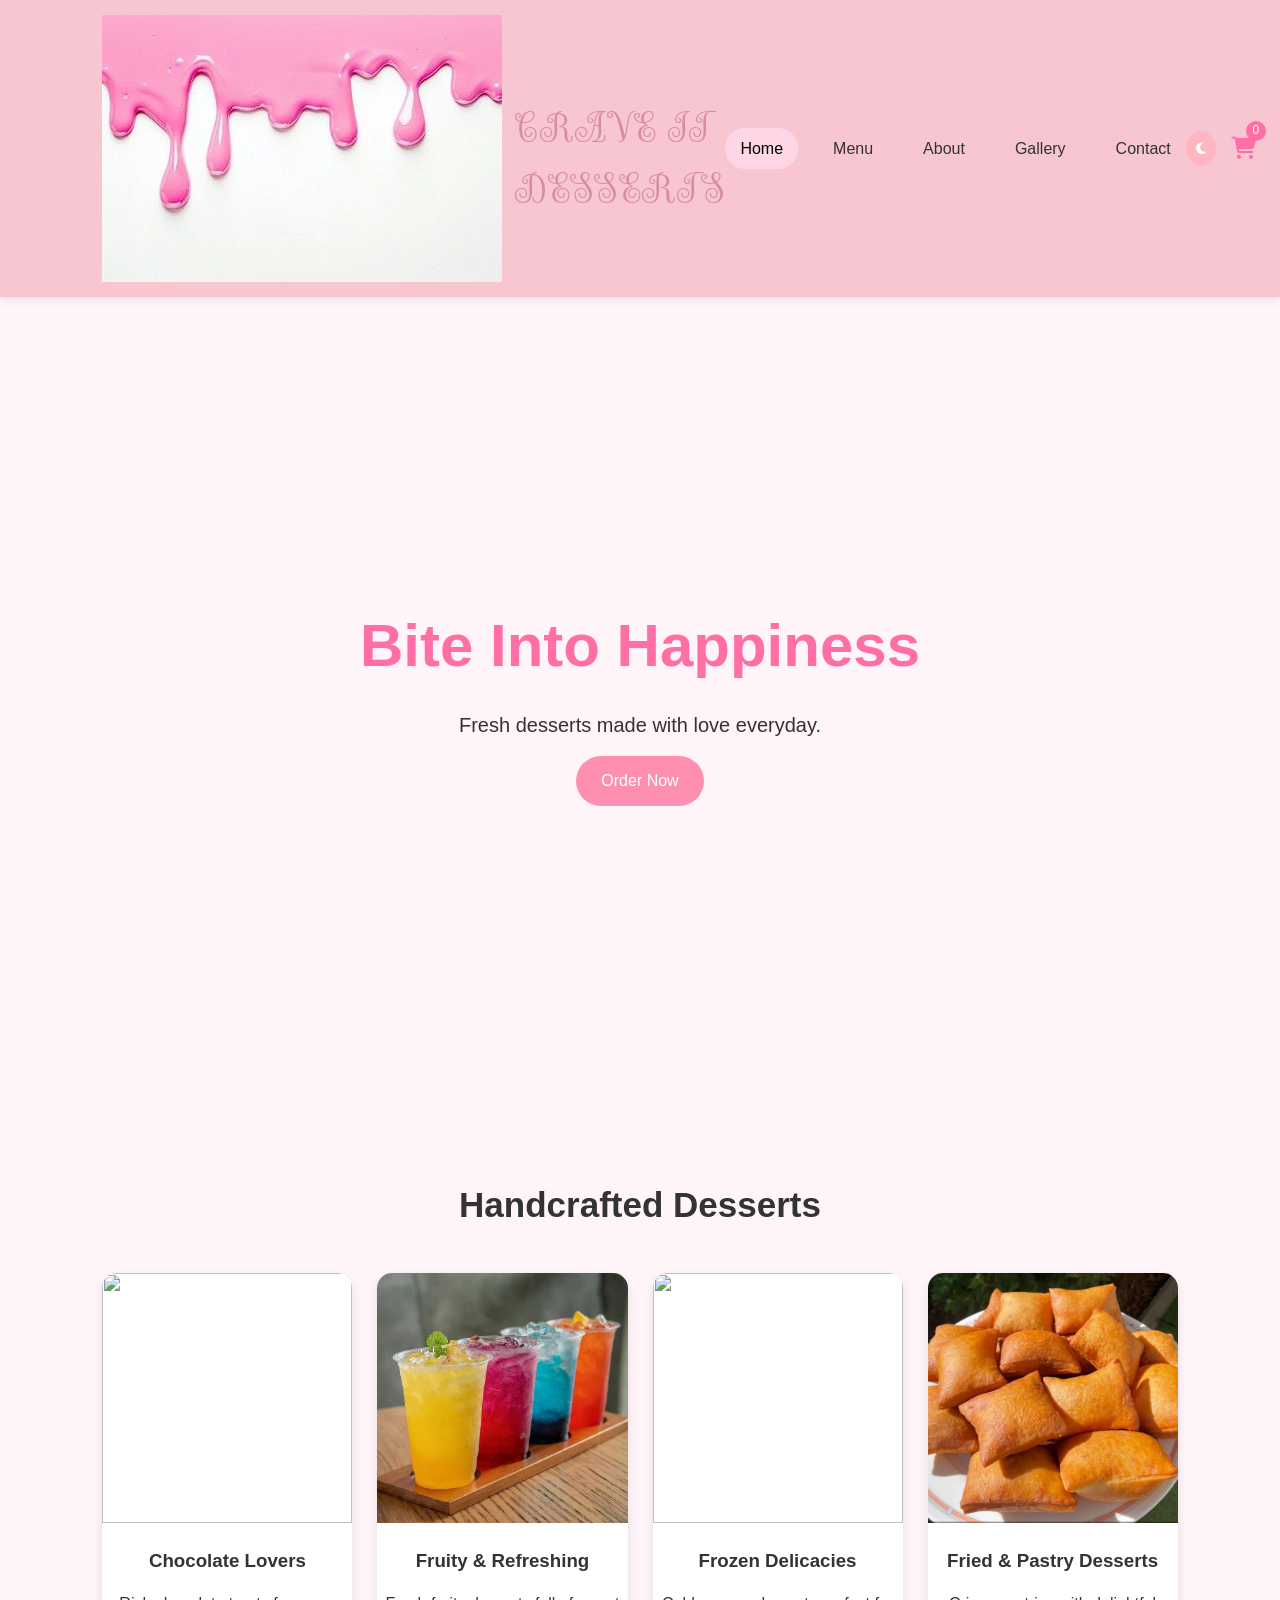
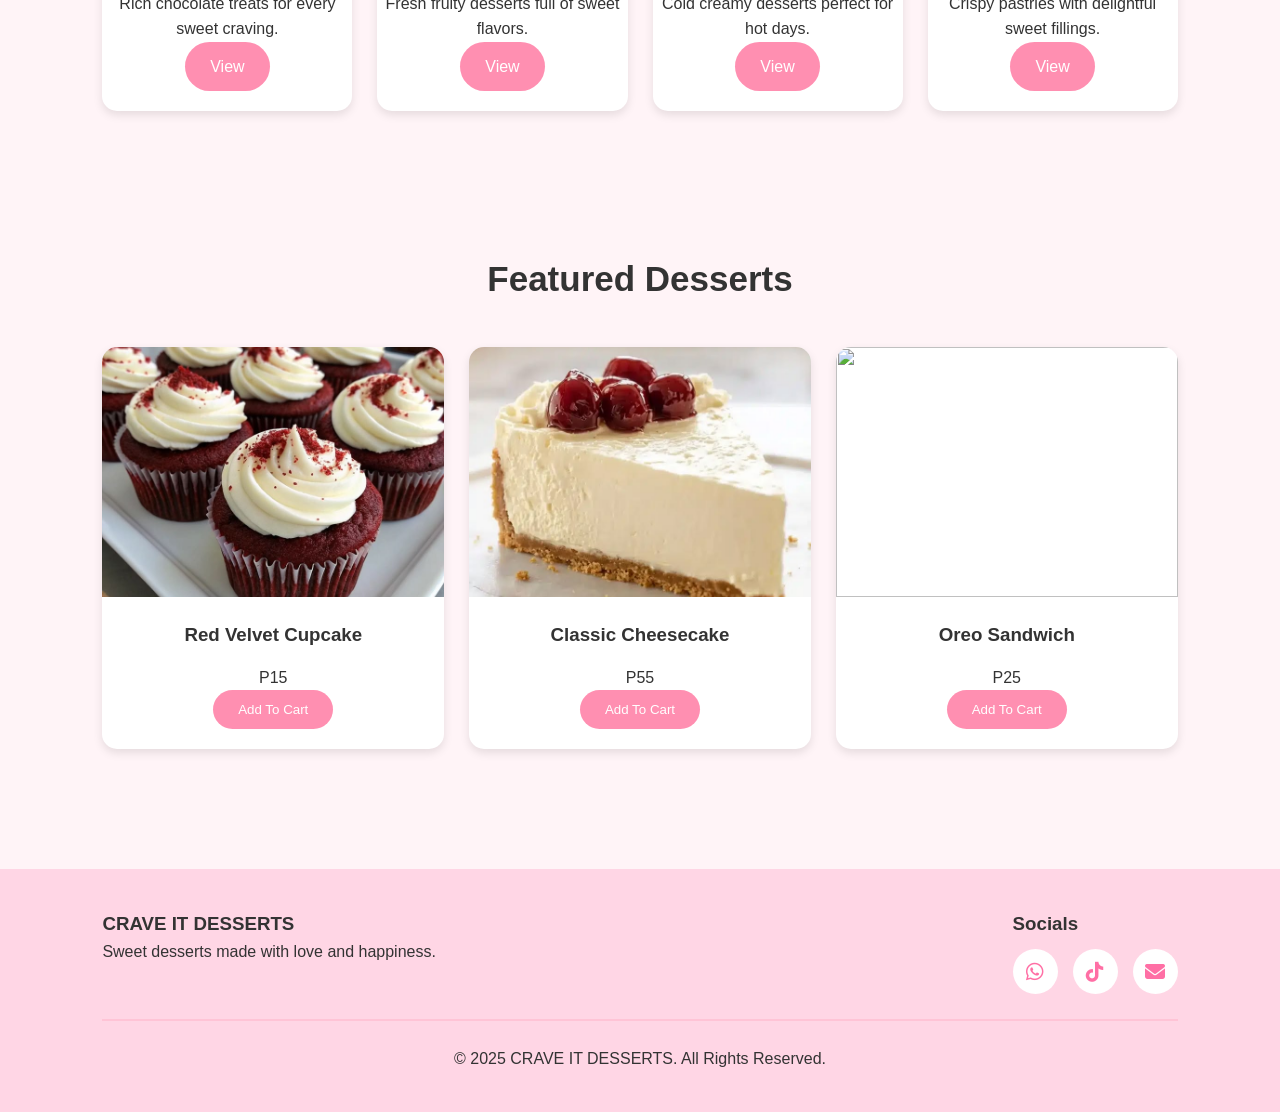
==== index.html @ e9616ca1 "Update index.html" ====
<!DOCTYPE html>
<html lang="en">
<head>
  <meta charset="UTF-8" />
  <meta name="viewport" content="width=device-width, initial-scale=1.0"/>
  <title>CRAVE IT DESSERTS</title>

  <link rel="stylesheet" href="style.css"/>

  <link rel="stylesheet"
  href="https://cdnjs.cloudflare.com/ajax/libs/font-awesome/6.5.1/css/all.min.css"/>

  <link href="https://fonts.googleapis.com/css2?family=Sevillana&display=swap" rel="stylesheet">
</head>

<body>

<header>
  <div class="logo-container">

  <img src="logo3.jpeg" alt="CRAVE IT DESSERTS Logo">

  <div class="logo-text">
    CRAVE IT DESSERTS
  </div>

  </div>
  
  <nav>
    <a class="active" href="index.html">Home</a>
    <a href="menu.html">Menu</a>
    <a href="about.html">About</a>
    <a href="gallery.html">Gallery</a>
    <a href="contact.html">Contact</a>
  </nav>

  <div class="header-icons">

    <button id="darkModeBtn">
      <i class="fa-solid fa-moon"></i>
    </button>

    <div class="cart-icon">
      <i class="fa-solid fa-cart-shopping"></i>
      <span id="cart-count">0</span>
    </div>

  </div>
</header>

<section class="hero">

  <div class="hero-text">
    <h1>Bite Into Happiness</h1>
    <p>Fresh desserts made with love everyday.</p>
    <a href="menu.html" class="btn">Order Now</a>
  </div>

</section>

<section class="categories">

  <h2>Handcrafted Desserts</h2>

  <div class="category-grid">

    <div class="card">
      <img src="chocolate2.jpeg" alt="">
      <h3>Chocolate Lovers</h3>
      <p>Rich chocolate treats for every sweet craving.</p>
      <a href="gallery.html#chocolate" class="btn">View</a>
    </div>

    <div class="card">
      <img src="refreshing4.jpeg" alt="">
      <h3>Fruity & Refreshing</h3>
      <p>Fresh fruity desserts full of sweet flavors.</p>
      <a href="gallery.html#fruity" class="btn">View</a>
    </div>

    <div class="card">
      <img src="frozendelicacies3.jpeg" alt="">
      <h3>Frozen Delicacies</h3>
      <p>Cold creamy desserts perfect for hot days.</p>
      <a href="gallery.html#frozen" class="btn">View</a>
    </div>

    <div class="card">
      <img src="pastry.jpeg" alt="">
      <h3>Fried & Pastry Desserts</h3>
      <p>Crispy pastries with delightful sweet fillings.</p>
      <a href="gallery.html#pastry" class="btn">View</a>
    </div>

  </div>

</section>

<section class="featured">

  <h2>Featured Desserts</h2>

  <div class="featured-grid">

    <div class="dessert-card">
      <img src="redvelvet.jpeg" alt="">
      <h3>Red Velvet Cupcake</h3>
      <p>P15</p>
      <button onclick="addToCart(15)" class="btn">
        Add To Cart
      </button>
    </div>

    <div class="dessert-card">
      <img src="cheesecake;.jpeg" alt="">
      <h3>Classic Cheesecake</h3>
      <p>P55</p>
      <button onclick="addToCart(55)" class="btn">
        Add To Cart
      </button>
    </div>

    <div class="dessert-card">
      <img src="oreosandwich.jpeg" alt="">
      <h3>Oreo Sandwich</h3>
      <p>P25</p>
      <button onclick="addToCart(25)" class="btn">
        Add To Cart
      </button>
    </div>

  </div>

</section>

<footer>

  <div class="footer-content">

    <div>
      <h3>CRAVE IT DESSERTS</h3>
      <p>Sweet desserts made with love and happiness.</p>
    </div>

    <div>
      <h3>Socials</h3>

      <div class="socials">

        <a href="https://wa.me/26778119183">
          <i class="fa-brands fa-whatsapp"></i>
        </a>

        <a href="https://www.tiktok.com/@craveitdesserts">
          <i class="fa-brands fa-tiktok"></i>
        </a>

        <a href="mailto:craveitdesserts@gmail.com">
          <i class="fa-solid fa-envelope"></i>
        </a>

      </div>
    </div>

  </div>
  <hr style="margin:25px 0; border:1px solid #ffc4d6;">

  <p style="text-align:center;">
    © 2025 CRAVE IT DESSERTS. All Rights Reserved.
  </p>

</footer>

<script src="script.js"></script>

</body>
</html>
---- style.css ----
*{
  margin:0;
  padding:0;
  box-sizing:border-box;
  font-family:Arial, Helvetica, sans-serif;
}

body{
  background:#fff4f7;
  color:#333;
  line-height:1.6;
}

header{
  background:#f7c6d0;
  display:flex;
  justify-content:space-between;
  align-items:center;
  padding:15px 8%;
  position:sticky;
  top:0;
  z-index:1000;
  box-shadow:0 2px 10px rgba(0,0,0,0.1);
}

.logo{
  font-size:38px;
  font-weight:bold;
  color:#d88ca0;
  font-family:"Sevillana", cursive;
}

nav{
  display:flex;
  gap:20px;
}

nav a{
  text-decoration:none;
  color:#333;
  padding:8px 15px;
  border-radius:20px;
  transition:0.3s;
}

nav a:hover,
nav a.active{
  background:#ffd6e5;
  color:#000;
}

.header-icons{
  display:flex;
  align-items:center;
  gap:15px;
}

#darkModeBtn{
  border:none;
  background:#ffb6c1;
  color:white;
  padding:10px;
  border-radius:50%;
  cursor:pointer;
}

.cart-icon{
  position:relative;
  color:#ff6fa5;
  font-size:22px;
}

#cart-count{
  position:absolute;
  top:-10px;
  right:-10px;
  background:#ff6fa5;
  color:white;
  width:20px;
  height:20px;
  border-radius:50%;
  display:flex;
  justify-content:center;
  align-items:center;
  font-size:12px;
}

.hero{
  height:90vh;
  background:
  linear-gradient(rgba(255,244,247,0.5),
  rgba(255,244,247,0.5)),
  url('images/hero.jpg');
  background-size:cover;
  background-position:center;
  display:flex;
  align-items:center;
  justify-content:center;
  text-align:center;
  padding:20px;
}

.hero-text h1{
  font-size:60px;
  color:#ff6fa5;
}

.hero-text p{
  margin:15px 0;
  font-size:20px;
}

.btn{
  background:#ff8fb1;
  color:white;
  padding:12px 25px;
  border:none;
  border-radius:30px;
  cursor:pointer;
  text-decoration:none;
  display:inline-block;
  transition:0.3s;
}

.btn:hover{
  background:#ff6fa5;
}

.categories,
.featured{
  padding:70px 8%;
}

.categories h2,
.featured h2{
  text-align:center;
  margin-bottom:40px;
  font-size:35px;
}

.category-grid,
.featured-grid{
  display:grid;
  grid-template-columns:repeat(auto-fit,minmax(250px,1fr));
  gap:25px;
}

.card,
.dessert-card{
  background:white;
  border-radius:15px;
  overflow:hidden;
  box-shadow:0 4px 10px rgba(0,0,0,0.1);
  text-align:center;
  padding-bottom:20px;
}

.card img,
.dessert-card img{
  width:100%;
  height:250px;
  object-fit:cover;
}

.card h3,
.dessert-card h3{
  margin:15px 0;
}

footer{
  background:#ffd6e5;
  padding:40px 8%;
  margin-top:50px;
}

.footer-content{
  display:flex;
  justify-content:space-between;
  flex-wrap:wrap;
  gap:20px;
}

.socials{
  display:flex;
  gap:15px;
  margin-top:10px;
}

.socials a{
  width:45px;
  height:45px;
  background:white;
  color:#ff6fa5;
  border-radius:50%;
  display:flex;
  justify-content:center;
  align-items:center;
  text-decoration:none;
  font-size:20px;
}

.dark-mode{
  background:#1c1c1c;
  color:white;
}

.dark-mode header,
.dark-mode .card,
.dark-mode .dessert-card{
  background:#2a2a2a;
  color:white;
}

.dark-mode footer{
  background:#2d2d2d;
}

.dark-mode nav a{
  color:white;
}

@media(max-width:768px){

  header{
    flex-direction:column;
    gap:15px;
  }

  nav{
    flex-wrap:wrap;
    justify-content:center;
  }

  .hero-text h1{
    font-size:40px;
  }

    }
.logo-container{
  display:flex;
  align-items:center;
  gap:12px;
}

.logo img{
  width:90px;
  height:90px;
  border-radius:50%;
  object-fit:cover;
}

.logo-text{
font-family: "Sevillana", cursive;
color: #d88ca0;
font-size: 38px;
letter-spacing:1px;
}

@media(max-width:768px){

  .logo-container img{
    width:70px;
    height:70px;
  }

  .logo-text{
    font-size:38px;
  }

    }
.owner-image{
    width: 150px;
    height: 150px;
    margin: 20px auto 25px auto;
    background: white;
    border-radius: 50%;
    overflow: hidden;
    display: flex;
    justify-content: center;
    align-items: center;
}

.owner-image img{
    width: 100%;
    height: 100%;
    object-fit: cover;
    border-radius: 50%;
  }

.menu-image{
    width: 100%;
    height: 470px;
    overflow: hidden;
    border-top-left-radius: 25px;
    border-top-right-radius: 25px;
    background: white;
}

.menu-image img{
    width: 100%;
    height: 100%;
    object-fit: cover;
    display: block;
}
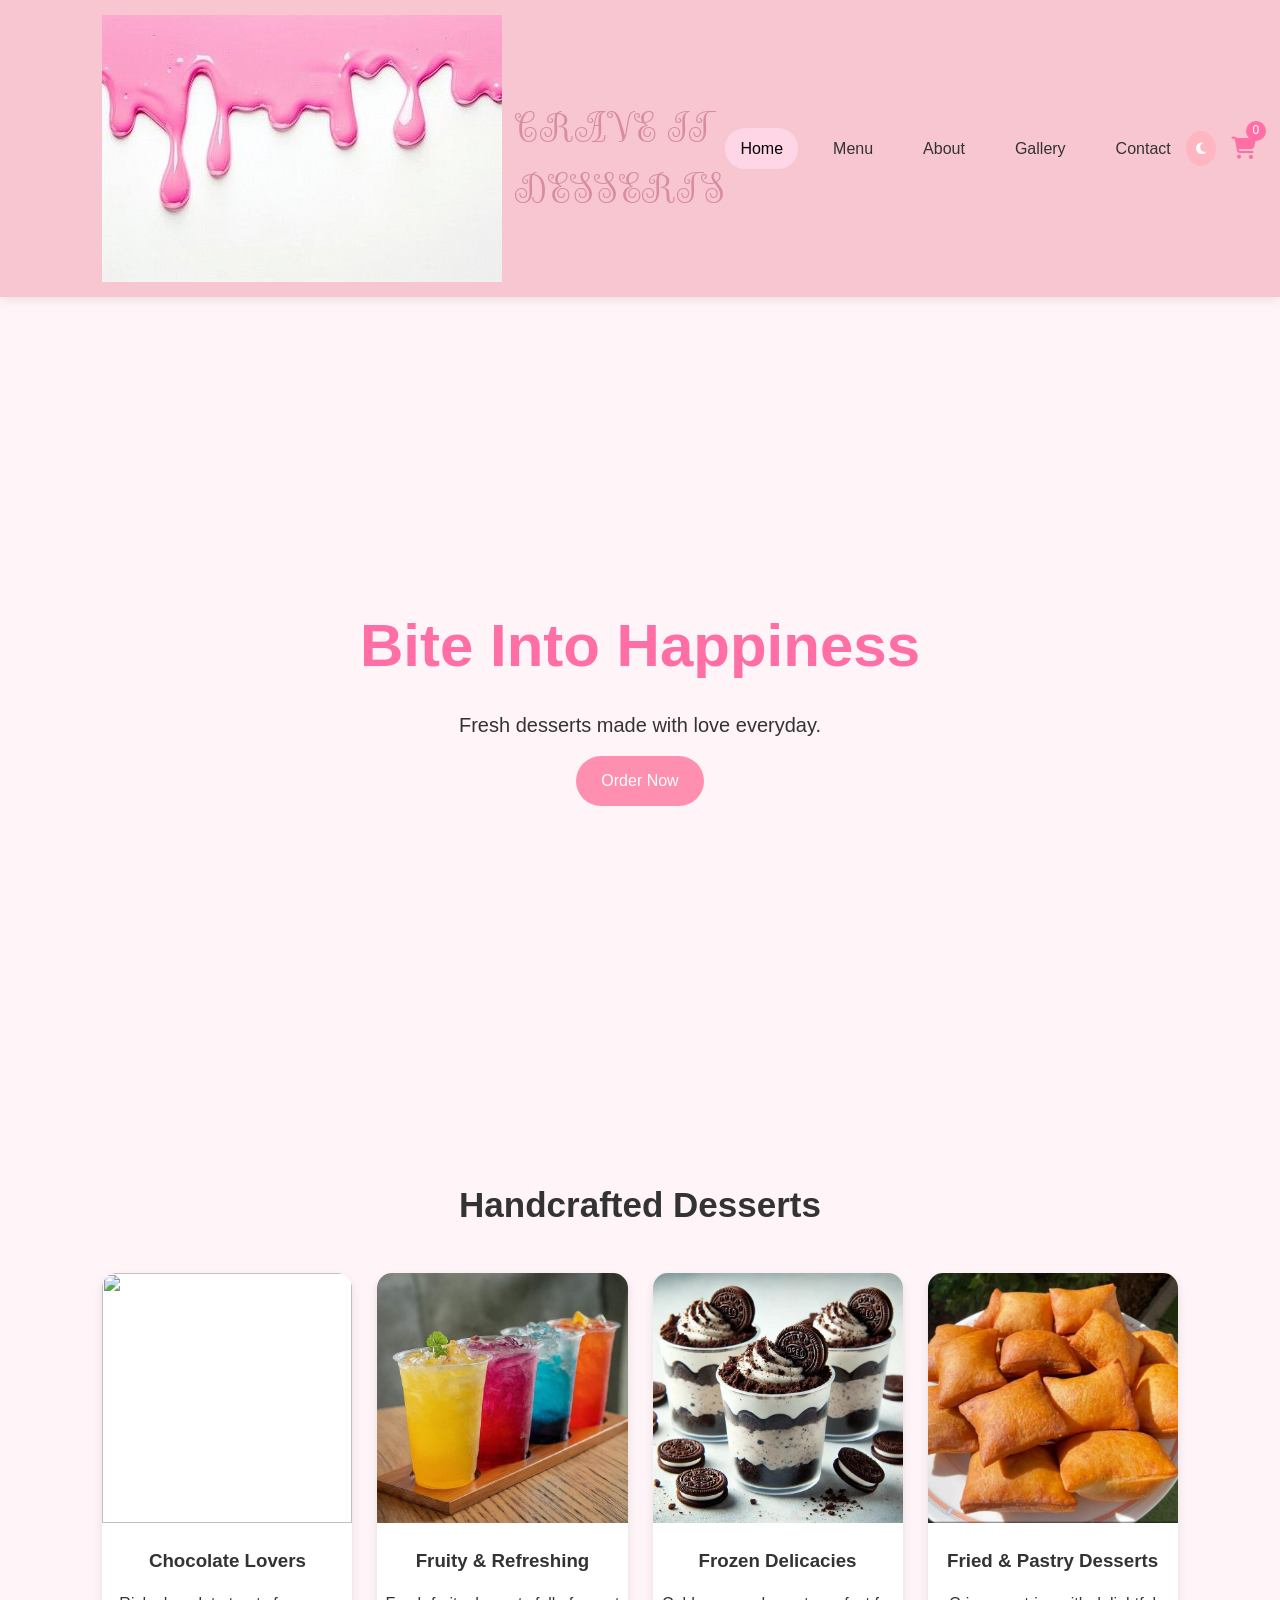
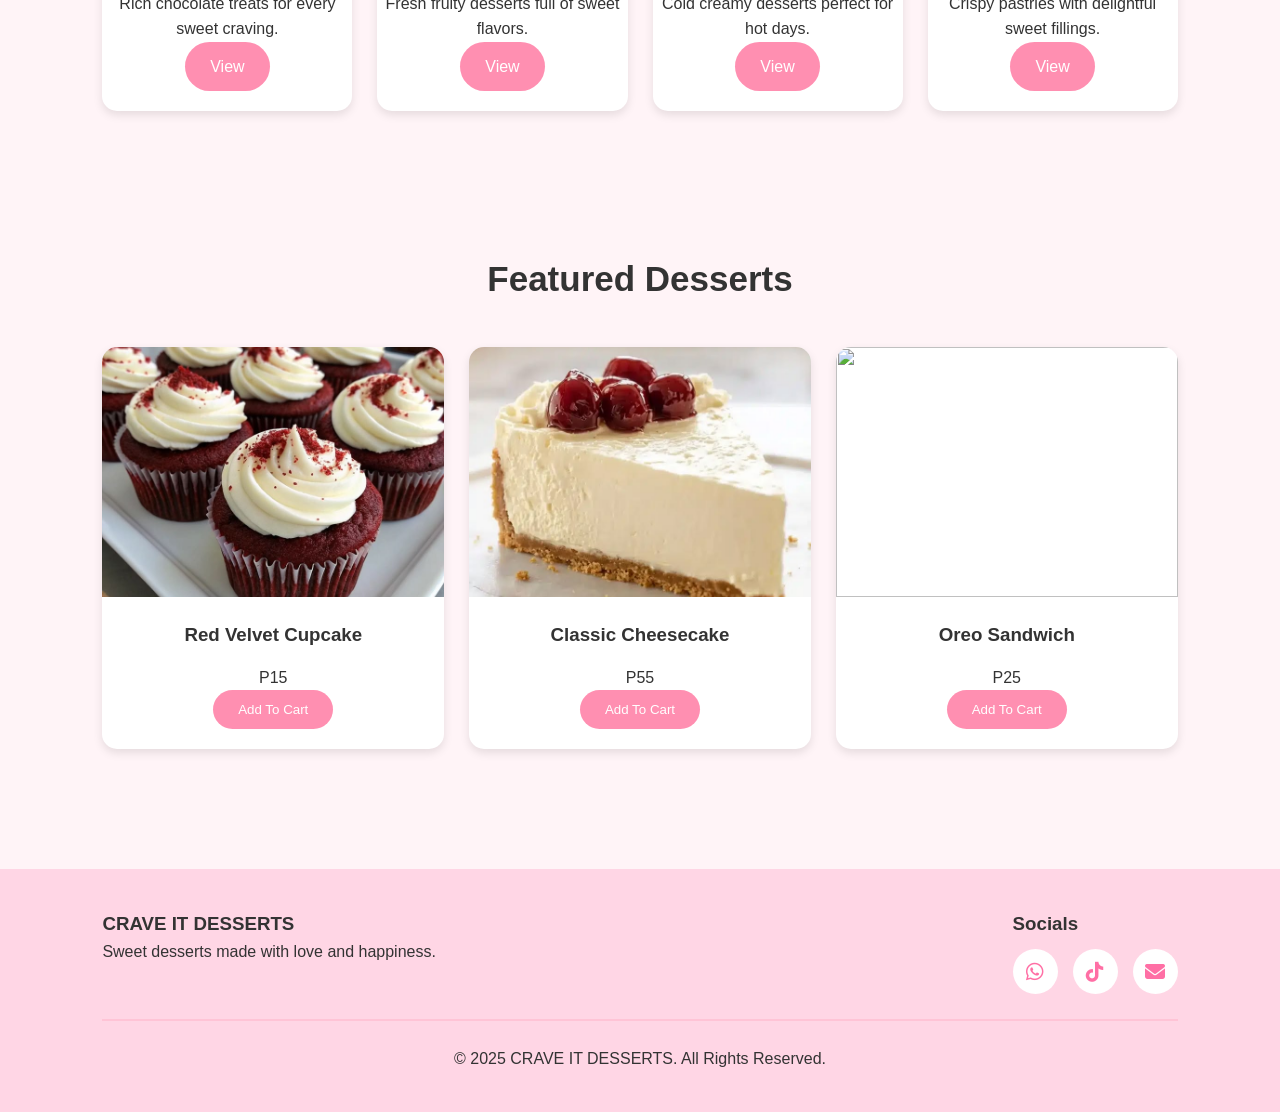
==== commit 2b079bd4: "Update index.html" ====
--- a/index.html
+++ b/index.html
@@ -79,7 +79,7 @@
     </div>
 
     <div class="card">
-      <img src="frozendelicacies3.jpeg" alt="">
+      <img src="frozendelicacies 3.jpeg" alt="">
       <h3>Frozen Delicacies</h3>
       <p>Cold creamy desserts perfect for hot days.</p>
       <a href="gallery.html#frozen" class="btn">View</a>
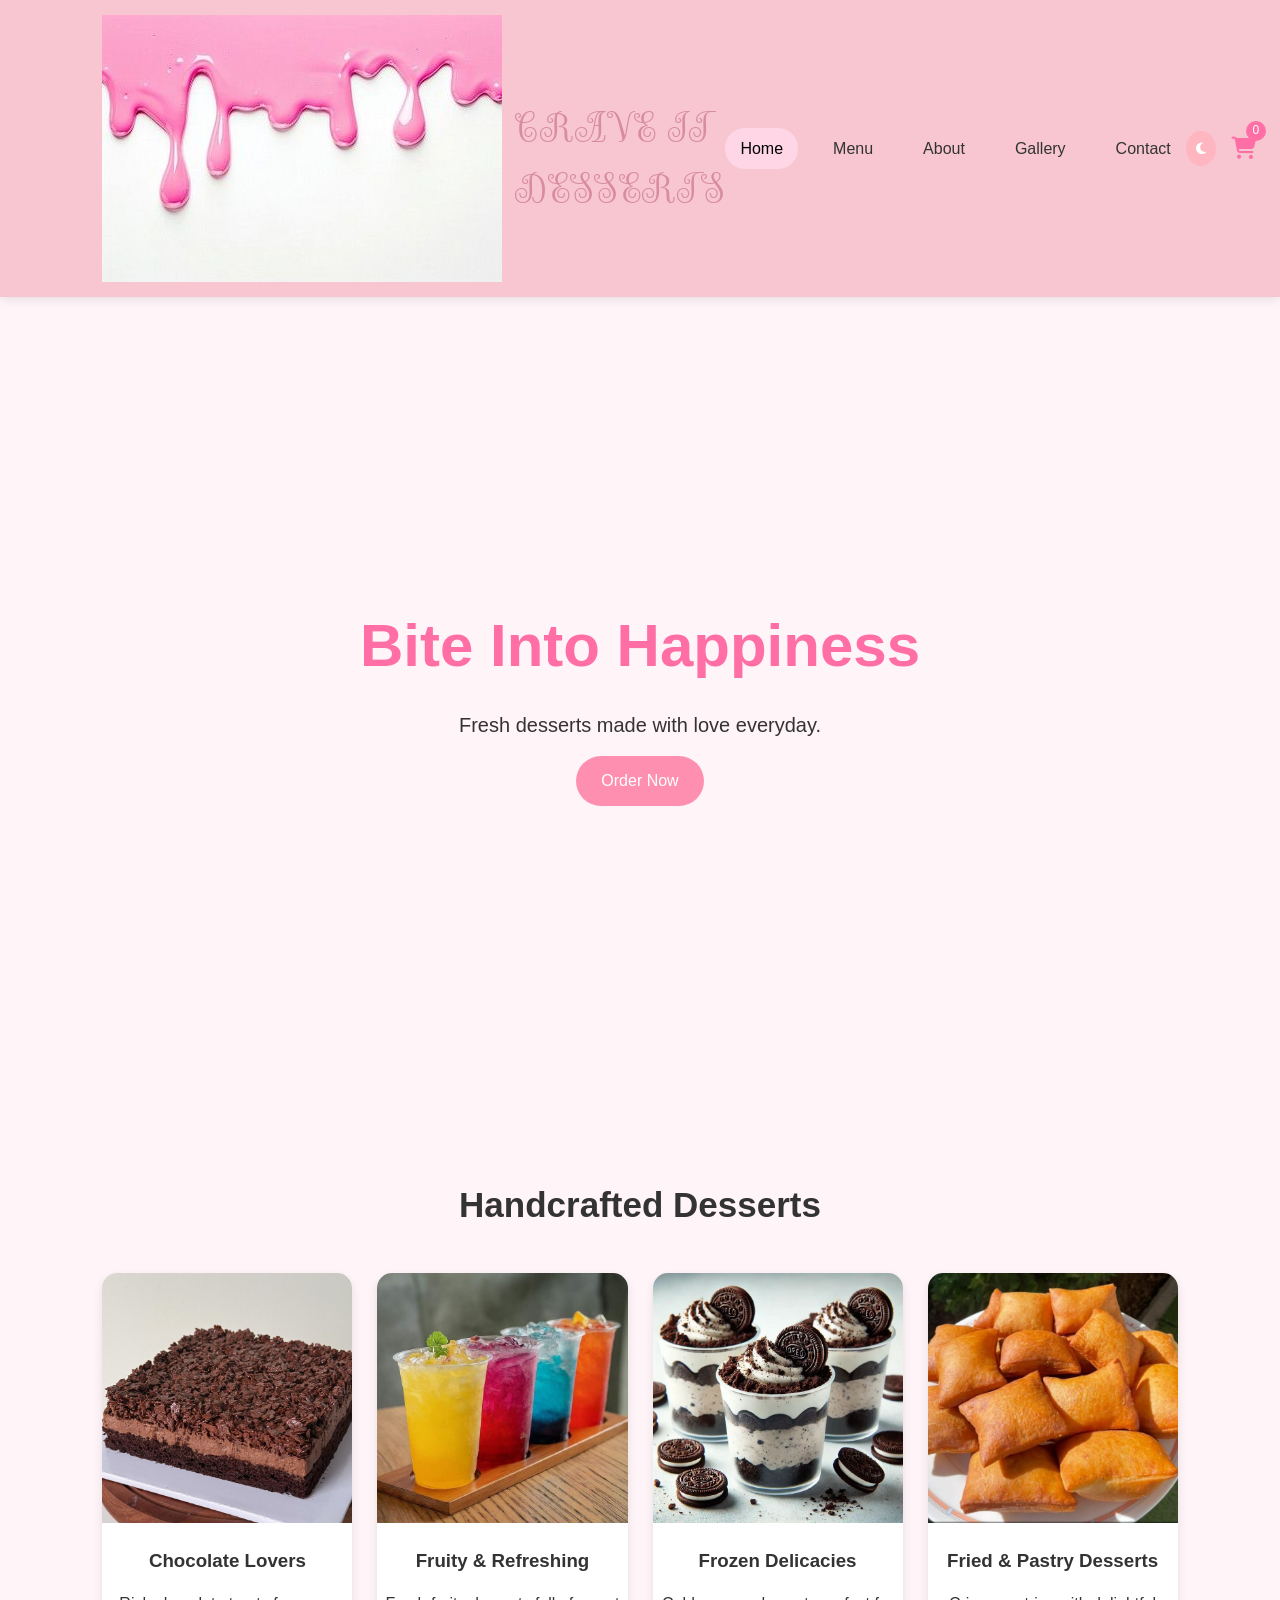
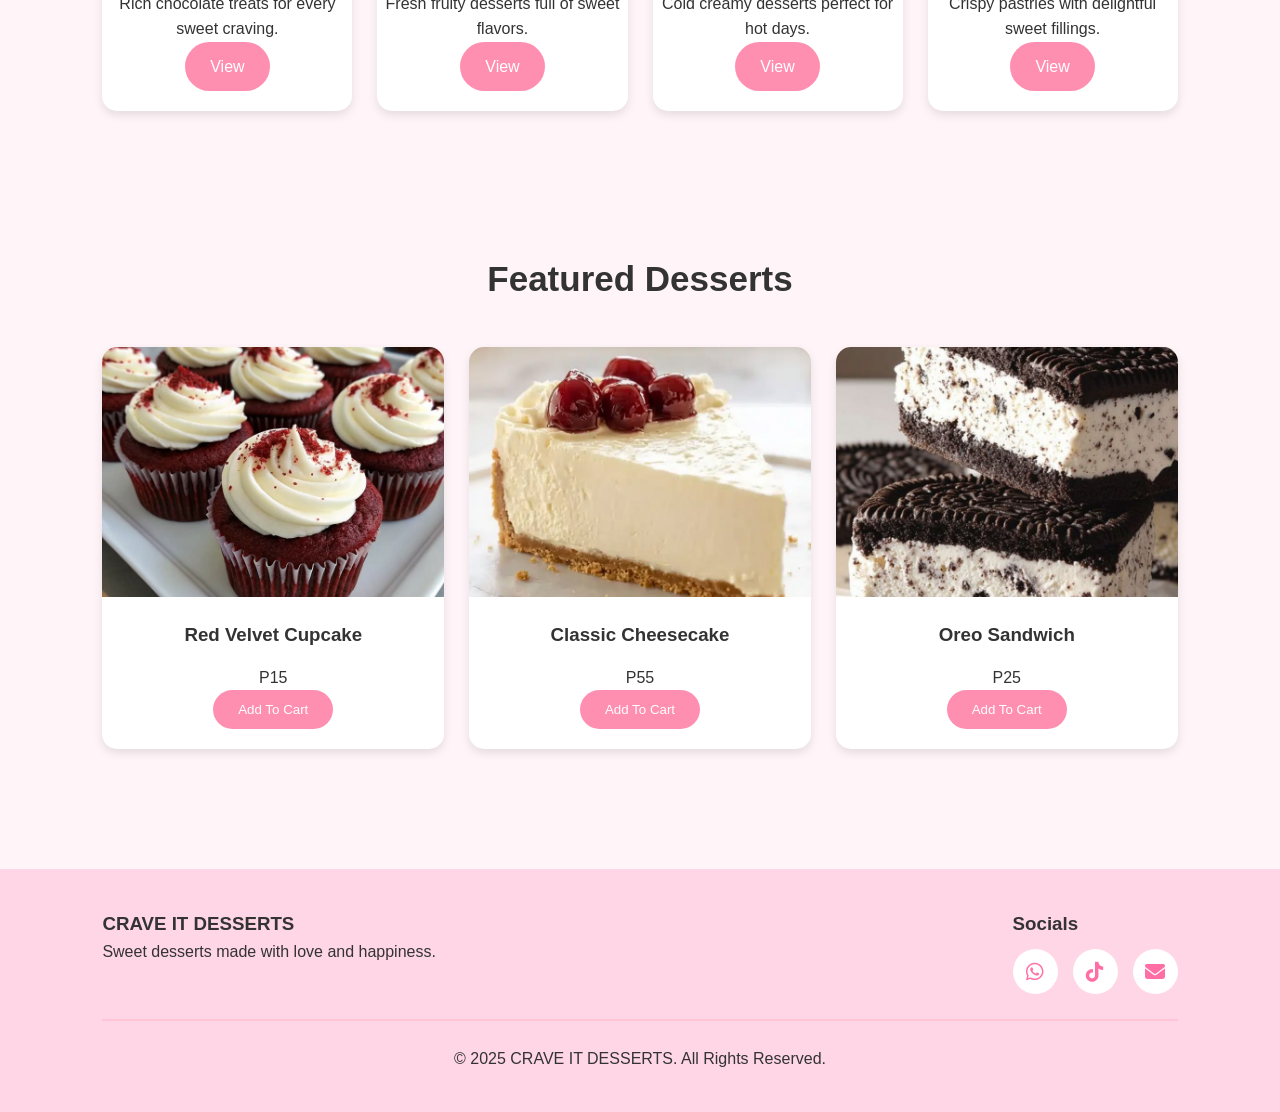
==== commit 5dd0cf19: "Fix image source formatting in index.html" ====
--- a/index.html
+++ b/index.html
@@ -65,7 +65,7 @@
   <div class="category-grid">
 
     <div class="card">
-      <img src="chocolate2.jpeg" alt="">
+      <img src="chocolate2 .jpeg" alt="">
       <h3>Chocolate Lovers</h3>
       <p>Rich chocolate treats for every sweet craving.</p>
       <a href="gallery.html#chocolate" class="btn">View</a>
@@ -121,7 +121,7 @@
     </div>
 
     <div class="dessert-card">
-      <img src="oreosandwich.jpeg" alt="">
+      <img src="oreosandwich .jpeg" alt="">
       <h3>Oreo Sandwich</h3>
       <p>P25</p>
       <button onclick="addToCart(25)" class="btn">
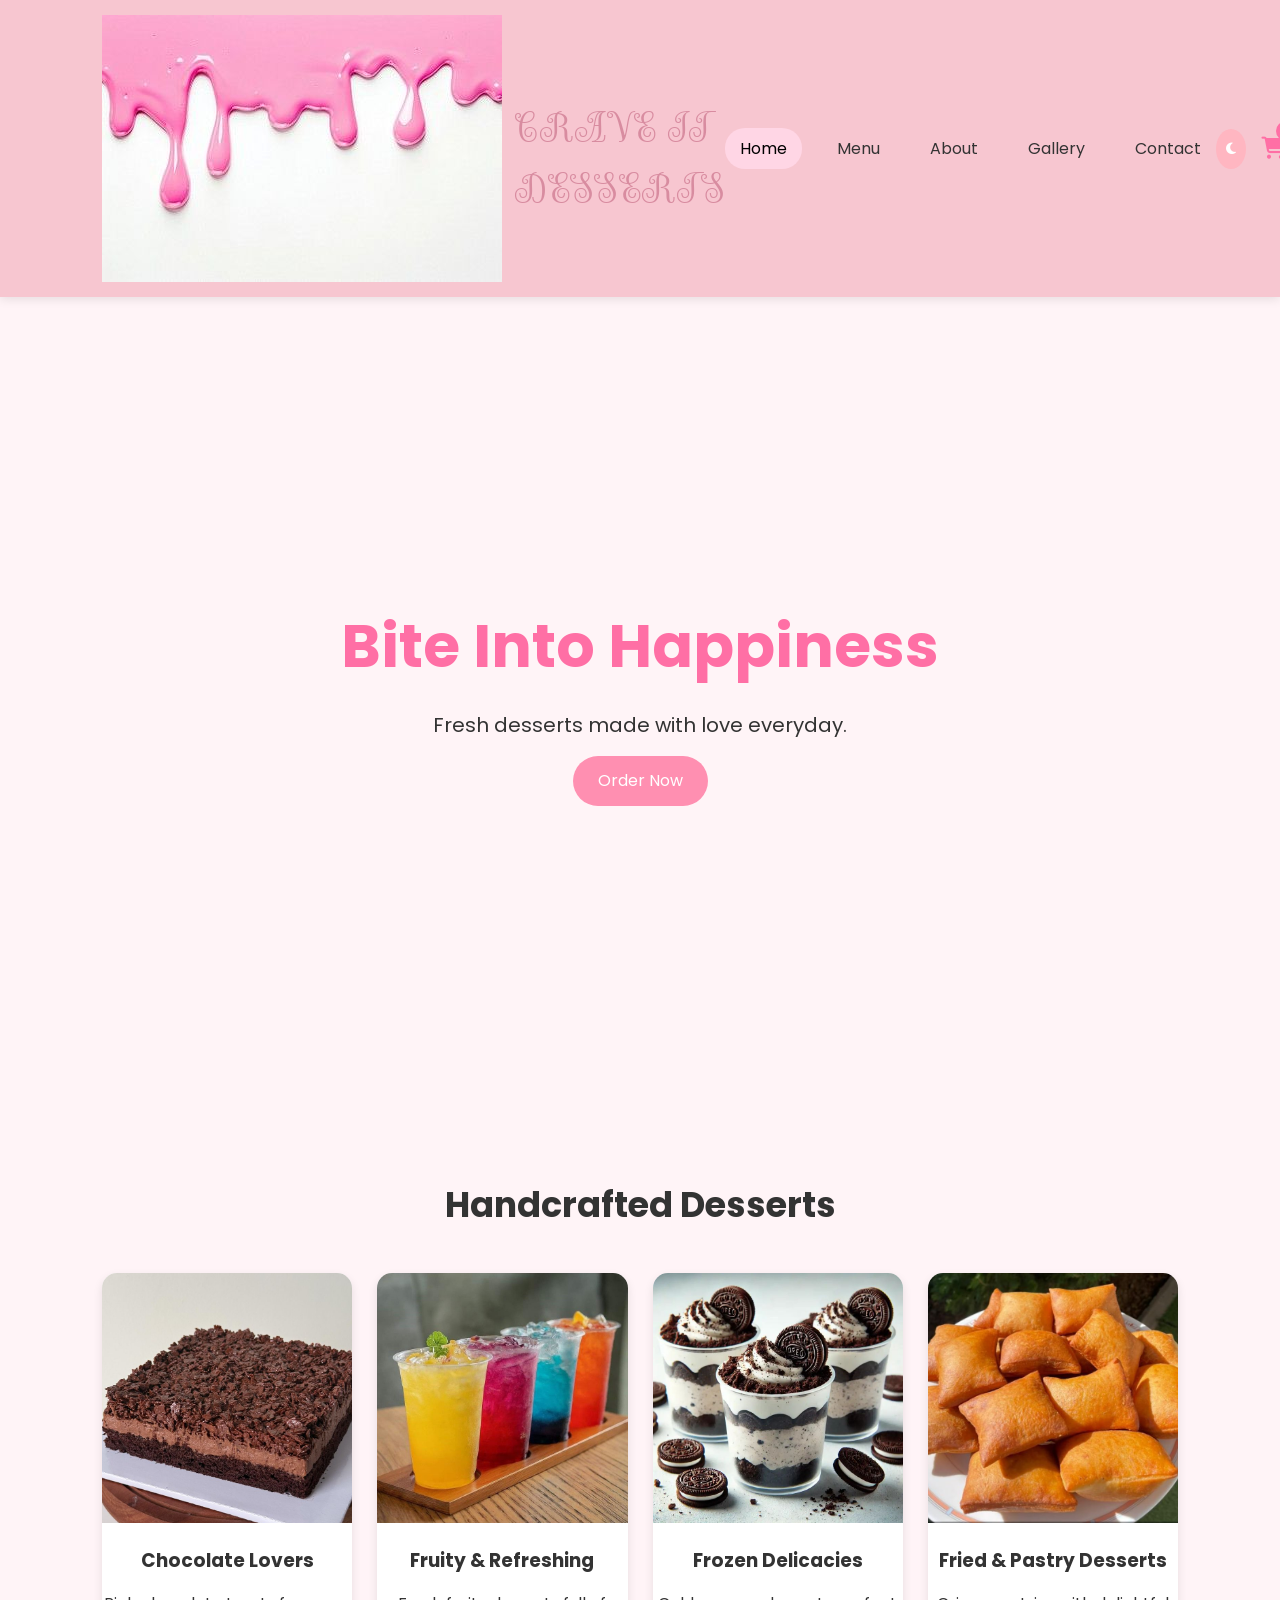
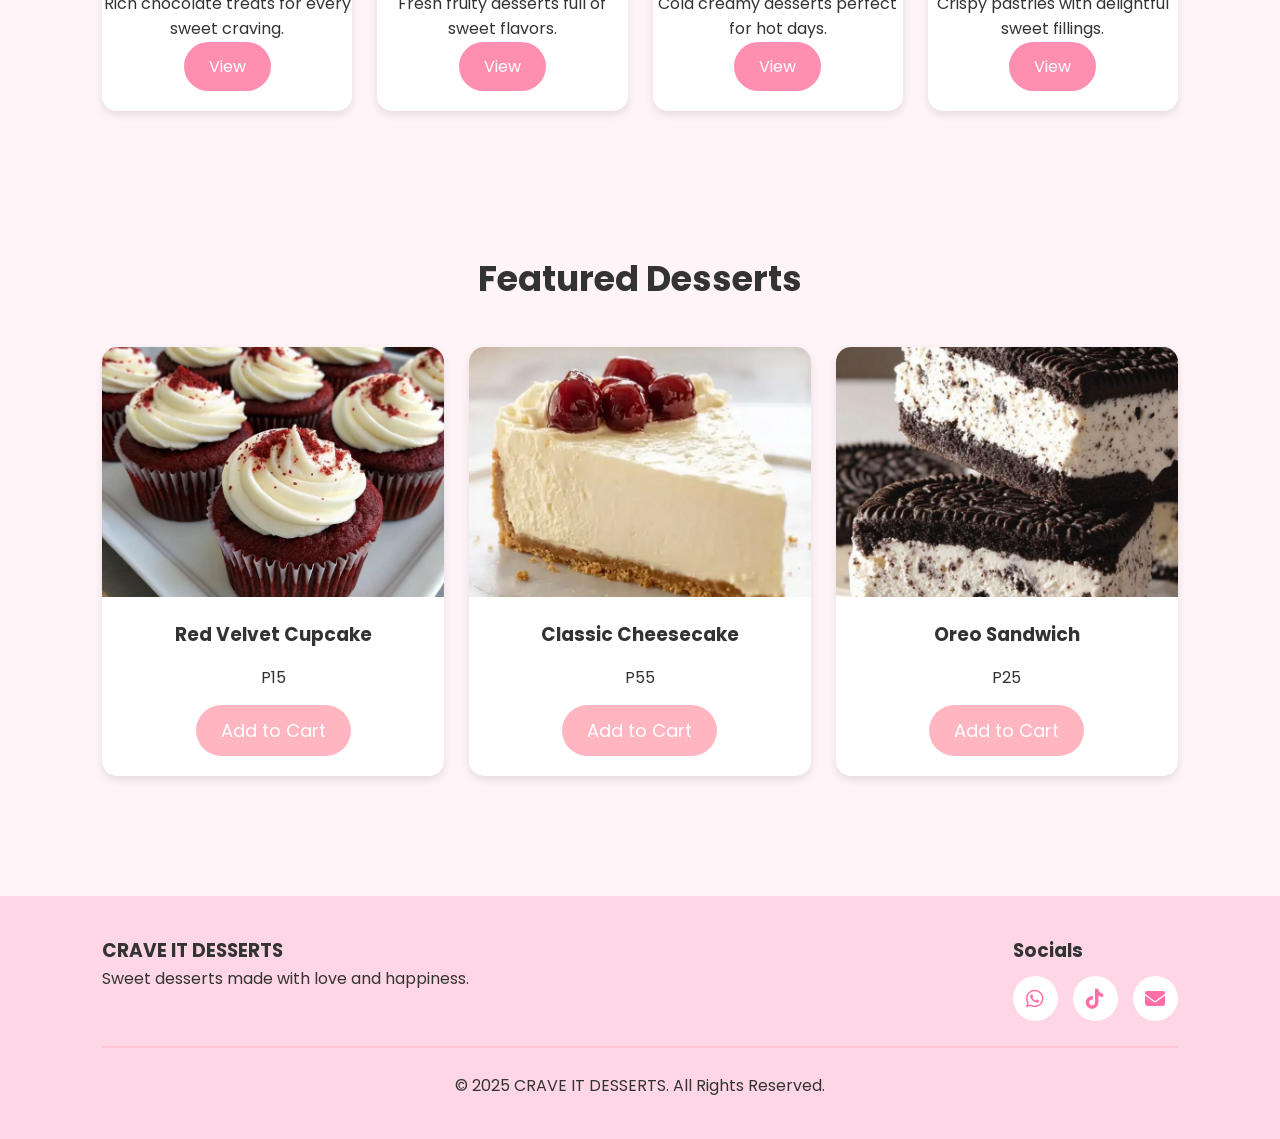
==== commit 312b281c: "Update index.html" ====
--- a/index.html
+++ b/index.html
@@ -33,7 +33,7 @@
     <a href="gallery.html">Gallery</a>
     <a href="contact.html">Contact</a>
   </nav>
-
+  
   <div class="header-icons">
 
     <button id="darkModeBtn">
@@ -106,27 +106,24 @@
       <img src="redvelvet.jpeg" alt="">
       <h3>Red Velvet Cupcake</h3>
       <p>P15</p>
-      <button onclick="addToCart(15)" class="btn">
-        Add To Cart
-      </button>
+      <button onclick="addToCart(15)"
+        <button class="add-cart">Add to Cart</button>
     </div>
 
     <div class="dessert-card">
       <img src="cheesecake;.jpeg" alt="">
       <h3>Classic Cheesecake</h3>
       <p>P55</p>
-      <button onclick="addToCart(55)" class="btn">
-        Add To Cart
-      </button>
+      <button onclick="addToCart(55)" 
+        <button class="add-cart">Add to Cart</button>
     </div>
 
     <div class="dessert-card">
       <img src="oreosandwich .jpeg" alt="">
       <h3>Oreo Sandwich</h3>
       <p>P25</p>
-      <button onclick="addToCart(25)" class="btn">
-        Add To Cart
-      </button>
+      <button onclick="addToCart(25)" 
+        <button class="add-cart">Add to Cart</button>
     </div>
 
   </div>
--- a/style.css
+++ b/style.css
@@ -1,8 +1,9 @@
+@import url('https://fonts.googleapis.com/css2?family=Poppins:wght@300;400;500;600;700&display=swap');
 *{
   margin:0;
   padding:0;
   box-sizing:border-box;
-  font-family:Arial, Helvetica, sans-serif;
+  font-family:'Poppins', sans-serif;
 }
 
 body{
@@ -24,10 +25,10 @@
 }
 
 .logo{
-  font-size:38px;
-  font-weight:bold;
-  color:#d88ca0;
-  font-family:"Sevillana", cursive;
+    font-family:'Georgia', serif;
+    font-size:32px;
+    font-weight:bold;
+    letter-spacing:2px;
 }
 
 nav{
@@ -302,3 +303,18 @@
     object-fit: cover;
     display: block;
 }
+.add-cart{
+    background:#ffb6c1;
+    color:white;
+    border:none;
+    padding:12px 25px;
+    border-radius:30px;
+    font-size:18px;
+    cursor:pointer;
+    margin-top:15px;
+    transition:0.3s;
+}
+
+.add-cart:hover{
+    background:#ff8fab;
+}
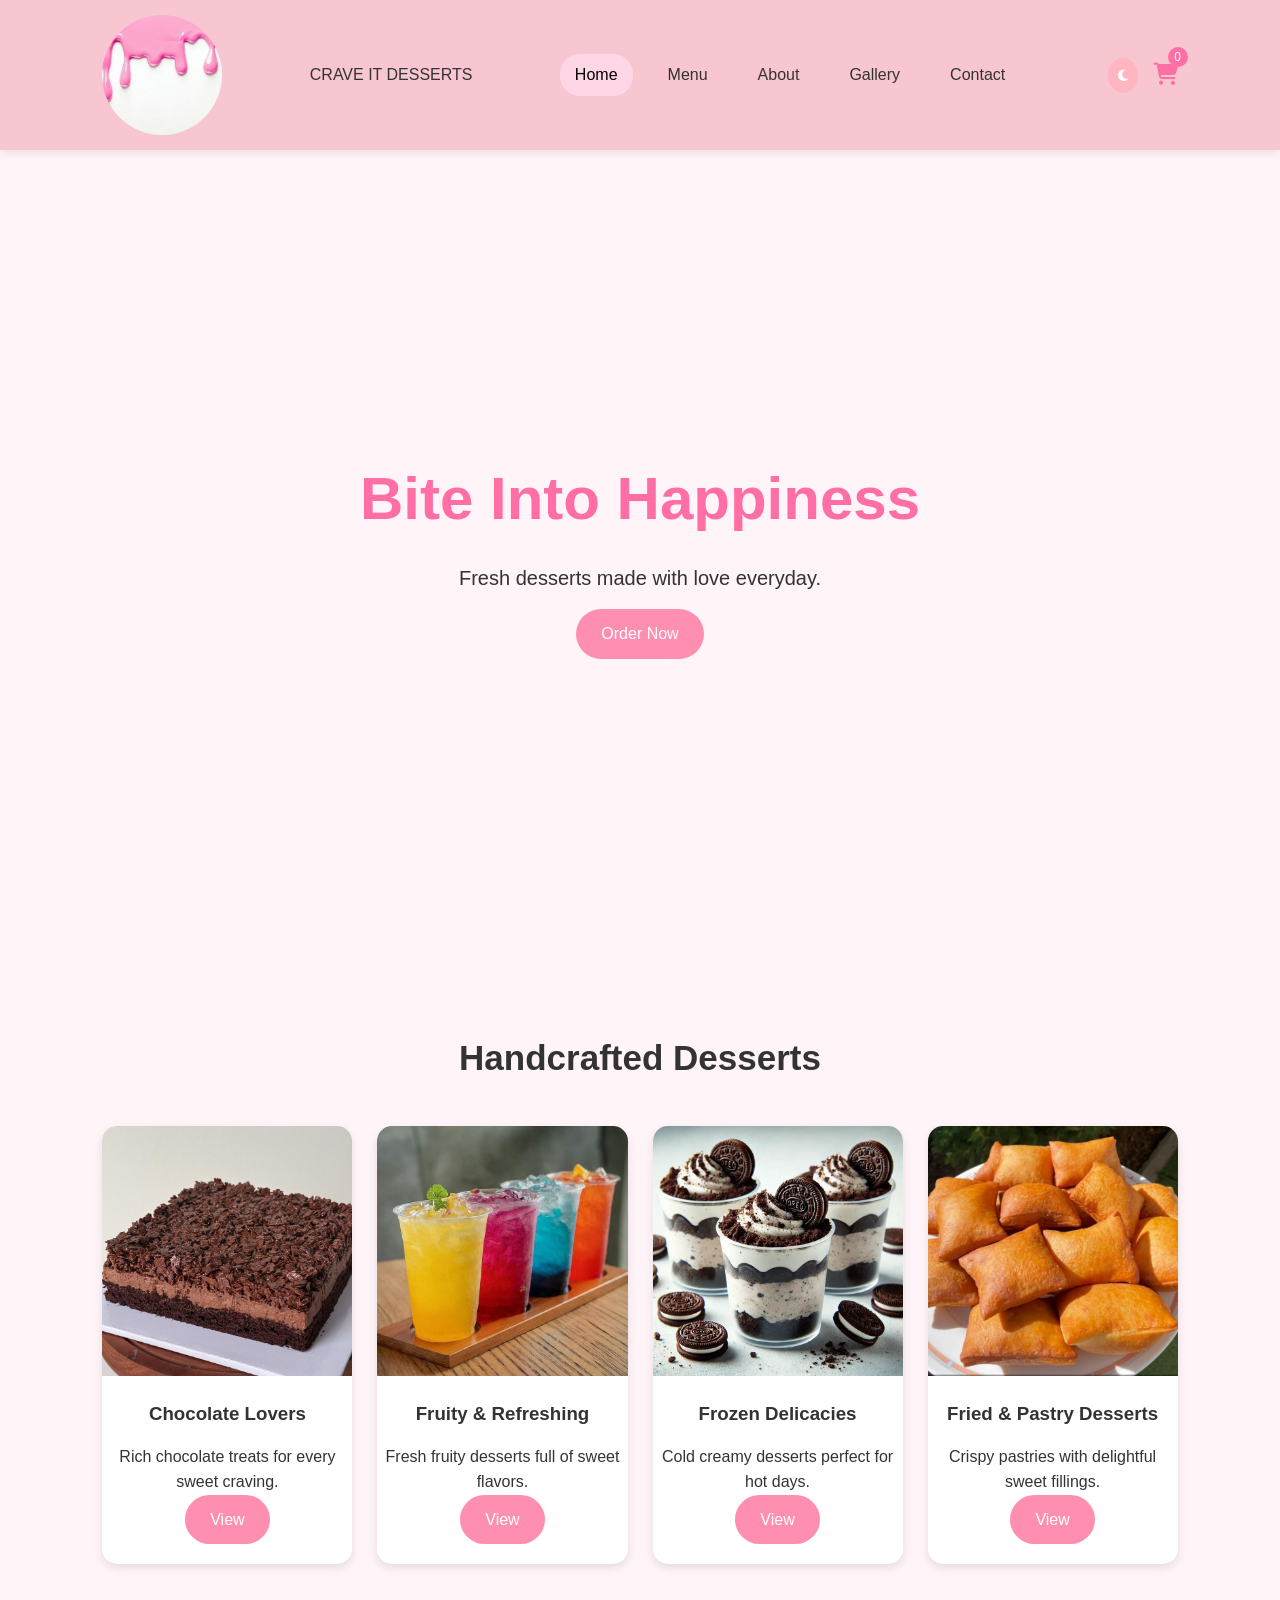
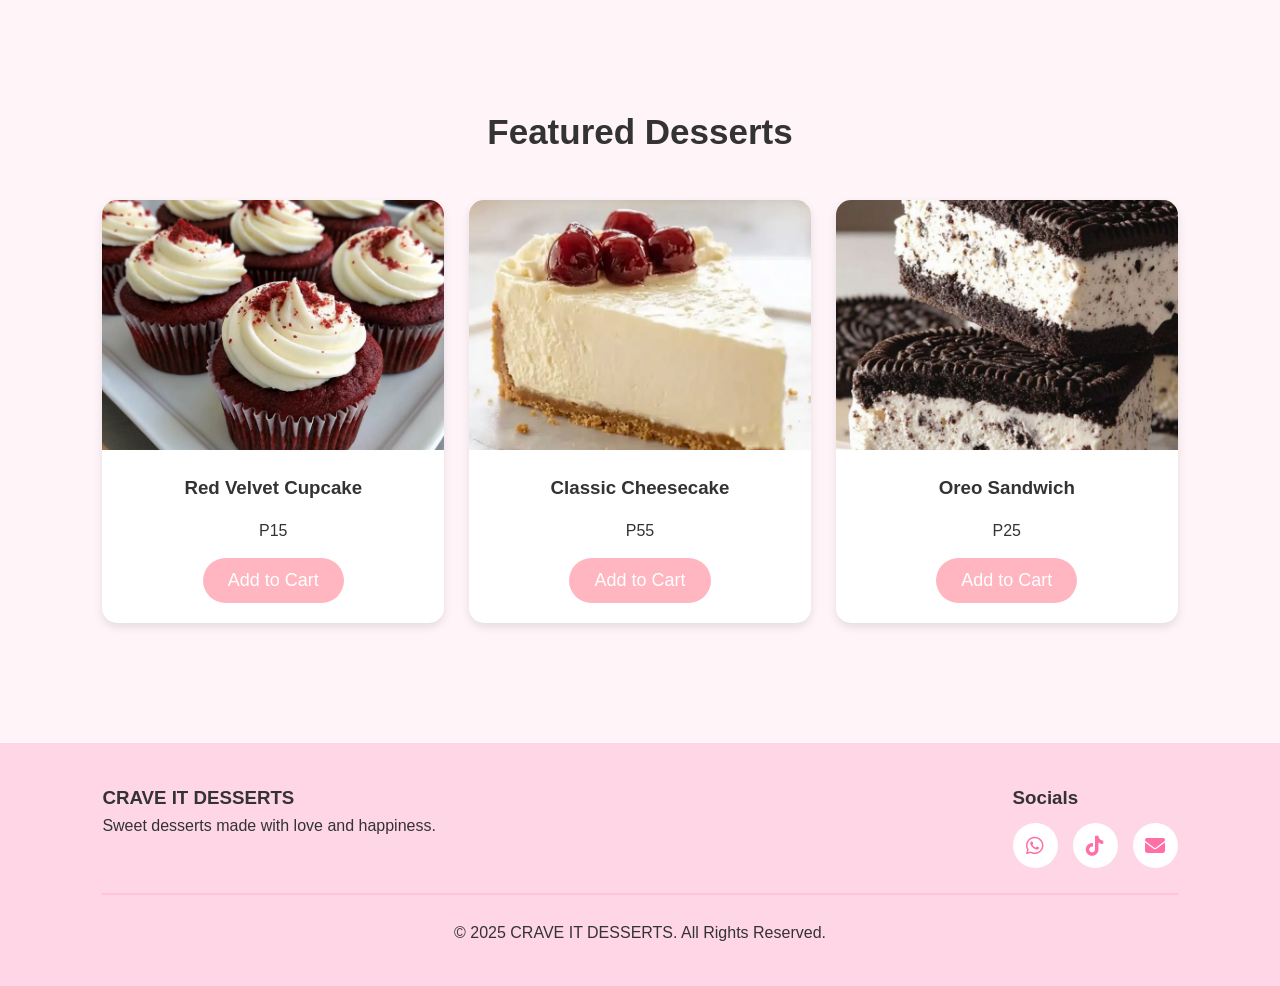
==== commit 13cf63e2: "Update index.html" ====
--- a/index.html
+++ b/index.html
@@ -16,9 +16,10 @@
 <body>
 
 <header>
-  <div class="logo-container">
-
-  <img src="logo3.jpeg" alt="CRAVE IT DESSERTS Logo">
+  
+  <div class="logo">
+    <img src="logo3.jpeg" alt="CRAVE IT DESSERTS">
+  </div>
 
   <div class="logo-text">
     CRAVE IT DESSERTS
--- a/style.css
+++ b/style.css
@@ -1,4 +1,3 @@
-@import url('https://fonts.googleapis.com/css2?family=Poppins:wght@300;400;500;600;700&display=swap');
 *{
   margin:0;
   padding:0;
@@ -244,17 +243,22 @@
 }
 
 .logo img{
-  width:90px;
-  height:90px;
+  width:120px;
+  height:120px;
   border-radius:50%;
   object-fit:cover;
 }
-
-.logo-text{
-font-family: "Sevillana", cursive;
-color: #d88ca0;
-font-size: 38px;
-letter-spacing:1px;
+.logo{
+    display:flex;
+    align-items:center;
+    gap:15px;
+}
+
+.logo{
+    font-family:'Georgia', serif;
+    font-size:32px;
+    font-weight:bold;
+    letter-spacing:2px;
 }
 
 @media(max-width:768px){
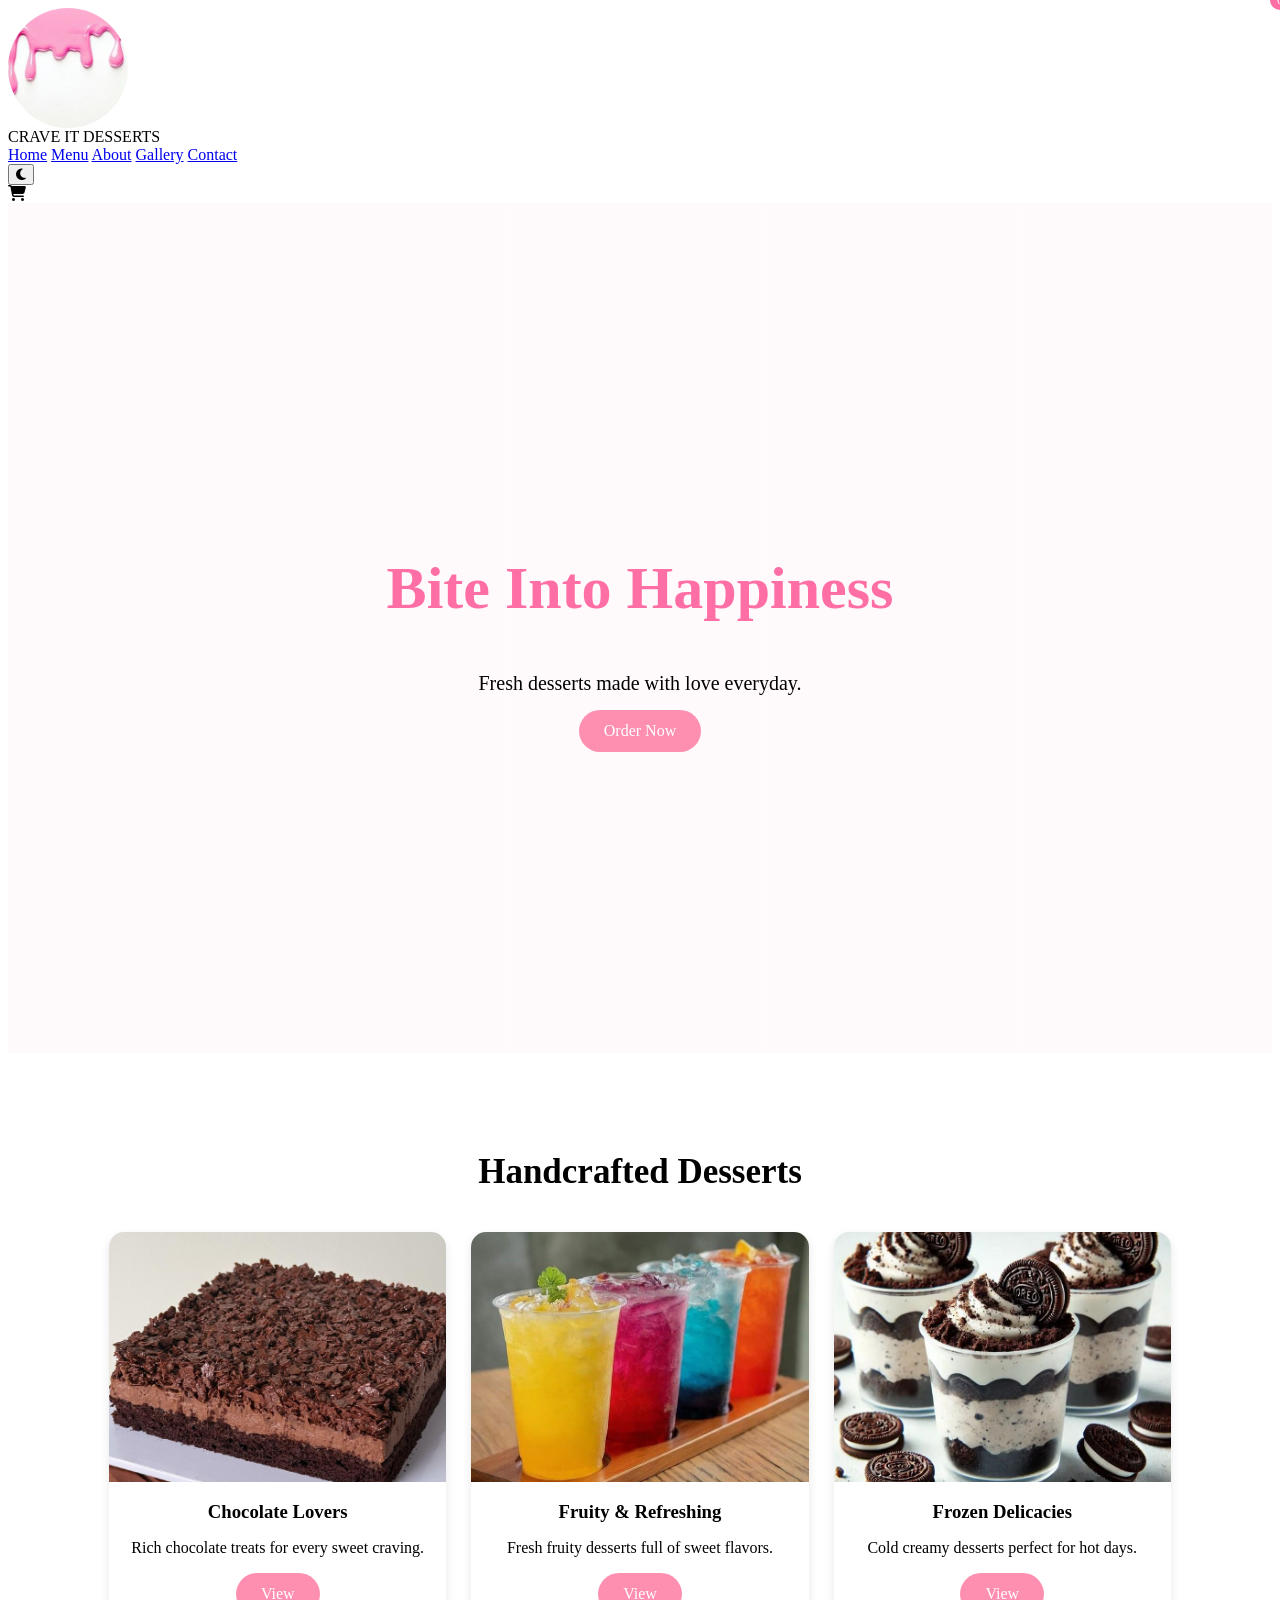
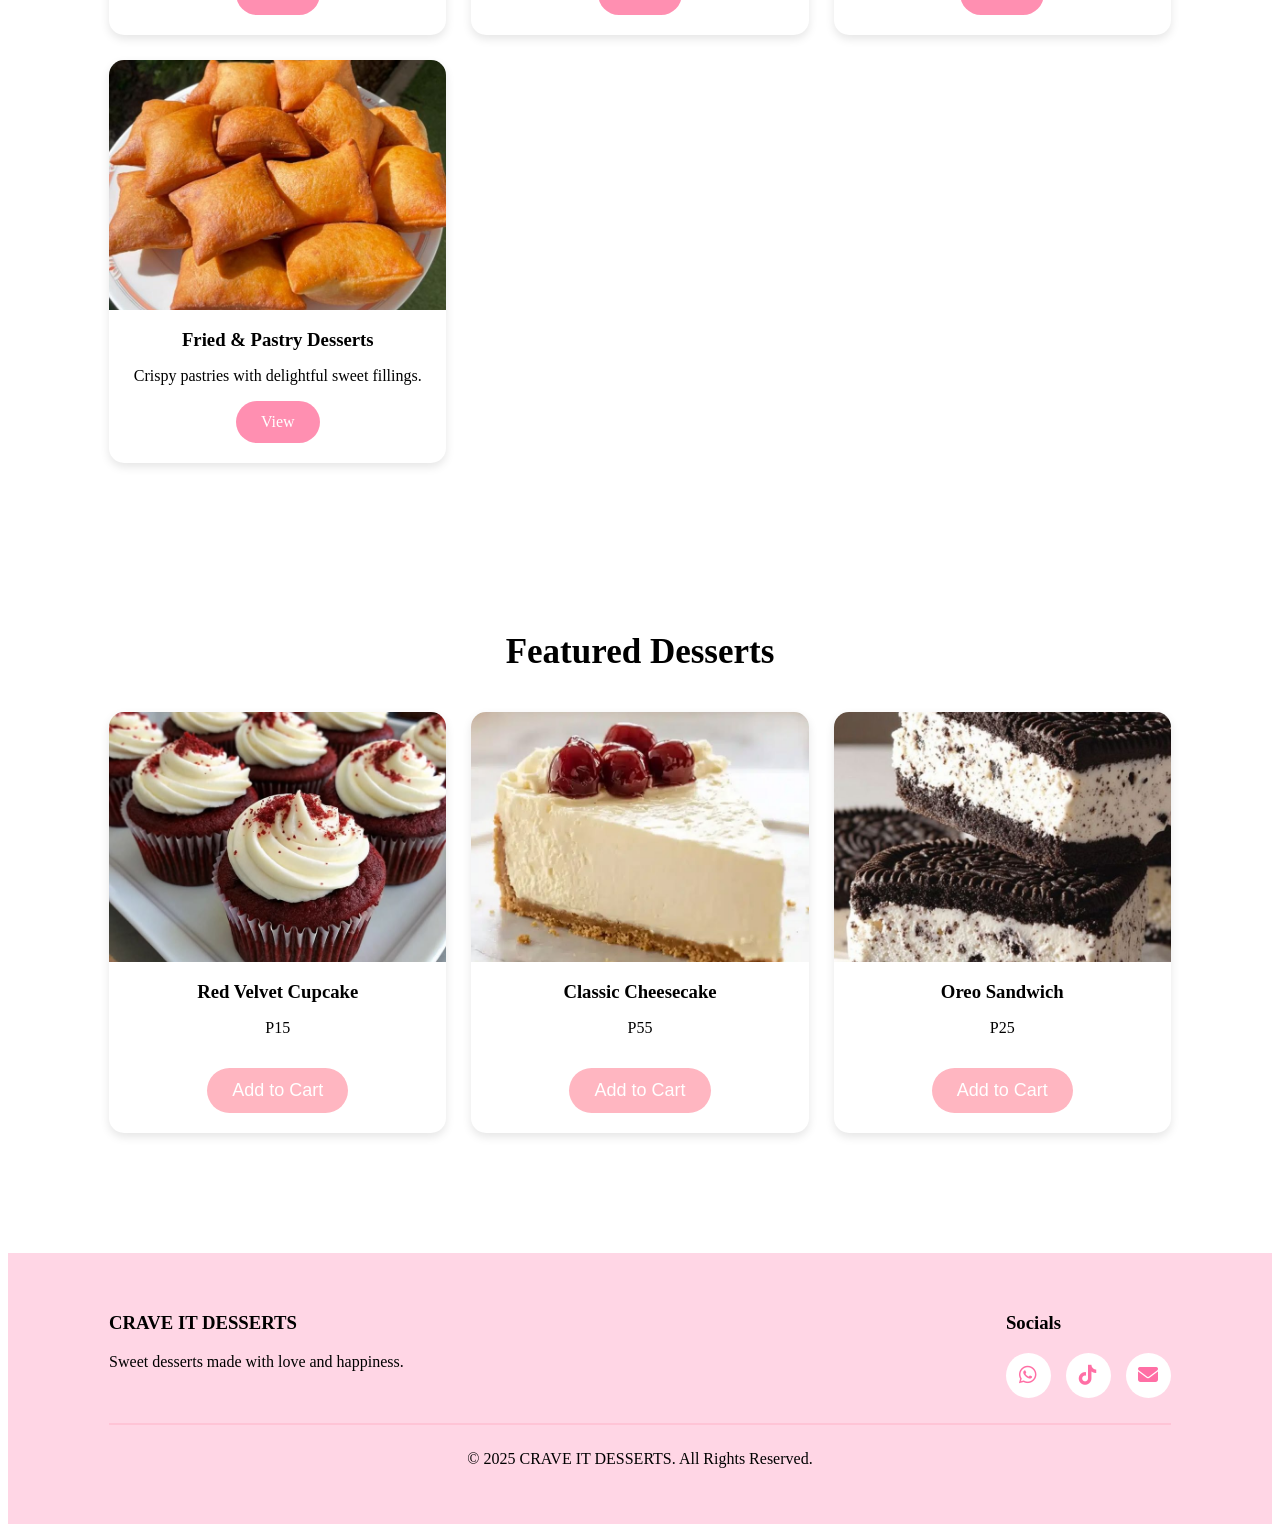
==== commit 2c2f5a18: "Update index.html" ====
--- a/index.html
+++ b/index.html
@@ -3,6 +3,7 @@
 <head>
   <meta charset="UTF-8" />
   <meta name="viewport" content="width=device-width, initial-scale=1.0"/>
+
   <title>CRAVE IT DESSERTS</title>
 
   <link rel="stylesheet" href="style.css"/>
@@ -169,7 +170,7 @@
 
 </footer>
 
-<script src="script.js"></script>
+<script src="script.jss"></script>
 
 </body>
 </html>
--- a/style.css
+++ b/style.css
@@ -1,75 +1,74 @@
 *{
-  margin:0;
-  padding:0;
-  box-sizing:border-box;
-  font-family:'Poppins', sans-serif;
+  margin:0;
+  padding:0;
+  box-sizing:border-box;
+  font-family:'Poppins', sans-serif;
 }
 
 body{
-  background:#fff4f7;
-  color:#333;
-  line-height:1.6;
+  background:#fff4f7;
+  color:#333;
+  line-height:1.6;
 }
 
 header{
-  background:#f7c6d0;
-  display:flex;
-  justify-content:space-between;
-  align-items:center;
-  padding:15px 8%;
-  position:sticky;
-  top:0;
-  z-index:1000;
-  box-shadow:0 2px 10px rgba(0,0,0,0.1);
+  background:#f7c6d0;
+  display:flex;
+  justify-content:space-between;
+  align-items:center;
+  padding:15px 8%;
+  position:sticky;
+  top:0;
+  z-index:1000;
+  box-shadow:0 2px 10px rgba(0,0,0,0.1);
 }
 
 .logo{
-    font-family:'Georgia', serif;
-    font-size:32px;
-    font-weight:bold;
-    letter-spacing:2px;
+    font-family:'Georgia', serif;
+    font-size:32px;
+    font-weight:bold;
+    letter-spacing:2px;
 }
 
 nav{
-  display:flex;
-  gap:20px;
+  display:flex;
+  gap:20px;
 }
 
 nav a{
-  text-decoration:none;
-  color:#333;
-  padding:8px 15px;
-  border-radius:20px;
-  transition:0.3s;
+  text-decoration:none;
+  color:#333;
+  padding:8px 15px;
+  border-radius:20px;
+  transition:0.3s;
 }
 
 nav a:hover,
 nav a.active{
-  background:#ffd6e5;
-  color:#000;
+  background:#ffd6e5;
+  color:#000;
 }
 
 .header-icons{
-  display:flex;
-  align-items:center;
-  gap:15px;
+  display:flex;
+  align-items:center;
+  gap:15px;
 }
 
 #darkModeBtn{
-  border:none;
-  background:#ffb6c1;
-  color:white;
-  padding:10px;
-  border-radius:50%;
-  cursor:pointer;
+  border:none;
+  background:#ffb6c1;
+  color:white;
+  padding:10px;
+  border-radius:50%;
+  cursor:pointer;
 }
 
 .cart-icon{
-  position:relative;
-  color:#ff6fa5;
-  font-size:22px;
-}
-
+  position:relative;
+  color:#ff6fa5;
+  font-size:22px;
+}
 #cart-count{
   position:absolute;
   top:-10px;
@@ -185,7 +184,6 @@
   gap:15px;
   margin-top:10px;
 }
-
 .socials a{
   width:45px;
   height:45px;
@@ -322,3 +320,4 @@
 .add-cart:hover{
     background:#ff8fab;
 }
+
